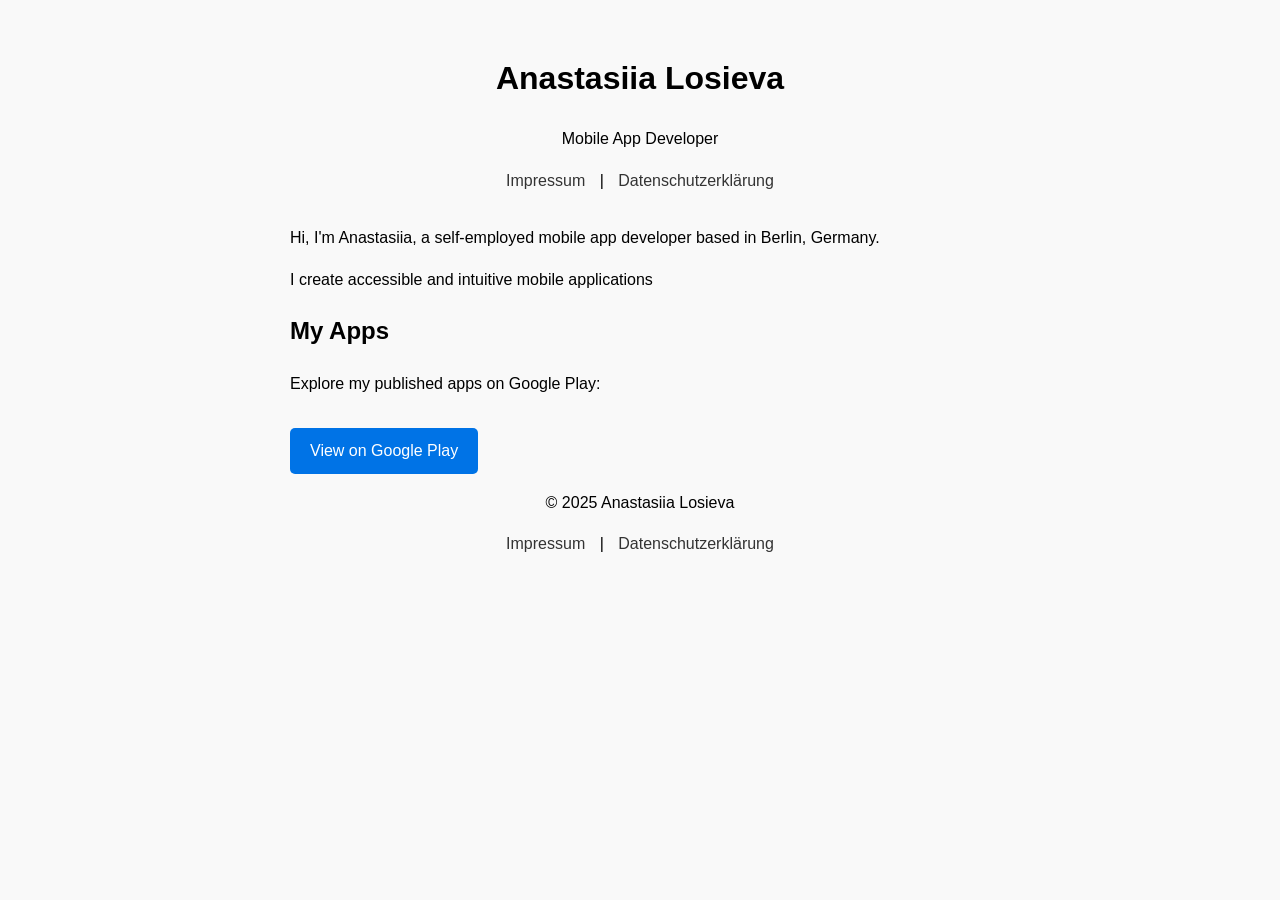
==== index.html @ 15e665b4 "mini website" ====
<!DOCTYPE html>
<html lang="en">
<head>
  <meta charset="UTF-8" />
  <meta name="viewport" content="width=device-width, initial-scale=1" />
  <title>Anastasiia Losieva – App Developer</title>
  <style>
    body {
      font-family: Arial, sans-serif;
      max-width: 700px;
      margin: 0 auto;
      padding: 2em;
      line-height: 1.6;
      background: #f9f9f9;
    }
    header, footer {
      text-align: center;
      margin-bottom: 2em;
    }
    nav a {
      margin: 0 10px;
      text-decoration: none;
      color: #333;
    }
    a.button {
      display: inline-block;
      margin-top: 1em;
      padding: 10px 20px;
      background-color: #0073e6;
      color: white;
      border-radius: 5px;
      text-decoration: none;
    }
  </style>
</head>
<body>
  <header>
    <h1>Anastasiia Losieva</h1>
    <p>Mobile App Developer</p>
    <nav>
      <a href="impressum.html">Impressum</a> |
      <a href="datenschutz.html">Datenschutzerklärung</a>
    </nav>
  </header>

  <main>
    <p>Hi, I'm Anastasiia, a self-employed mobile app developer based in Berlin, Germany.</p>
    <p>I create accessible and intuitive mobile applications</p>

    <h2>My Apps</h2>
    <p>Explore my published apps on Google Play:</p>
    <a class="button" href="https://play.google.com/store/apps/developer?id=Anastasiia+Losieva" target="_blank">View on Google Play</a>
  </main>

  <footer>
    <p>&copy; 2025 Anastasiia Losieva</p>
    <nav>
      <a href="impressum.html">Impressum</a> |
      <a href="datenschutz.html">Datenschutzerklärung</a>
    </nav>
  </footer>
</body>
</html>
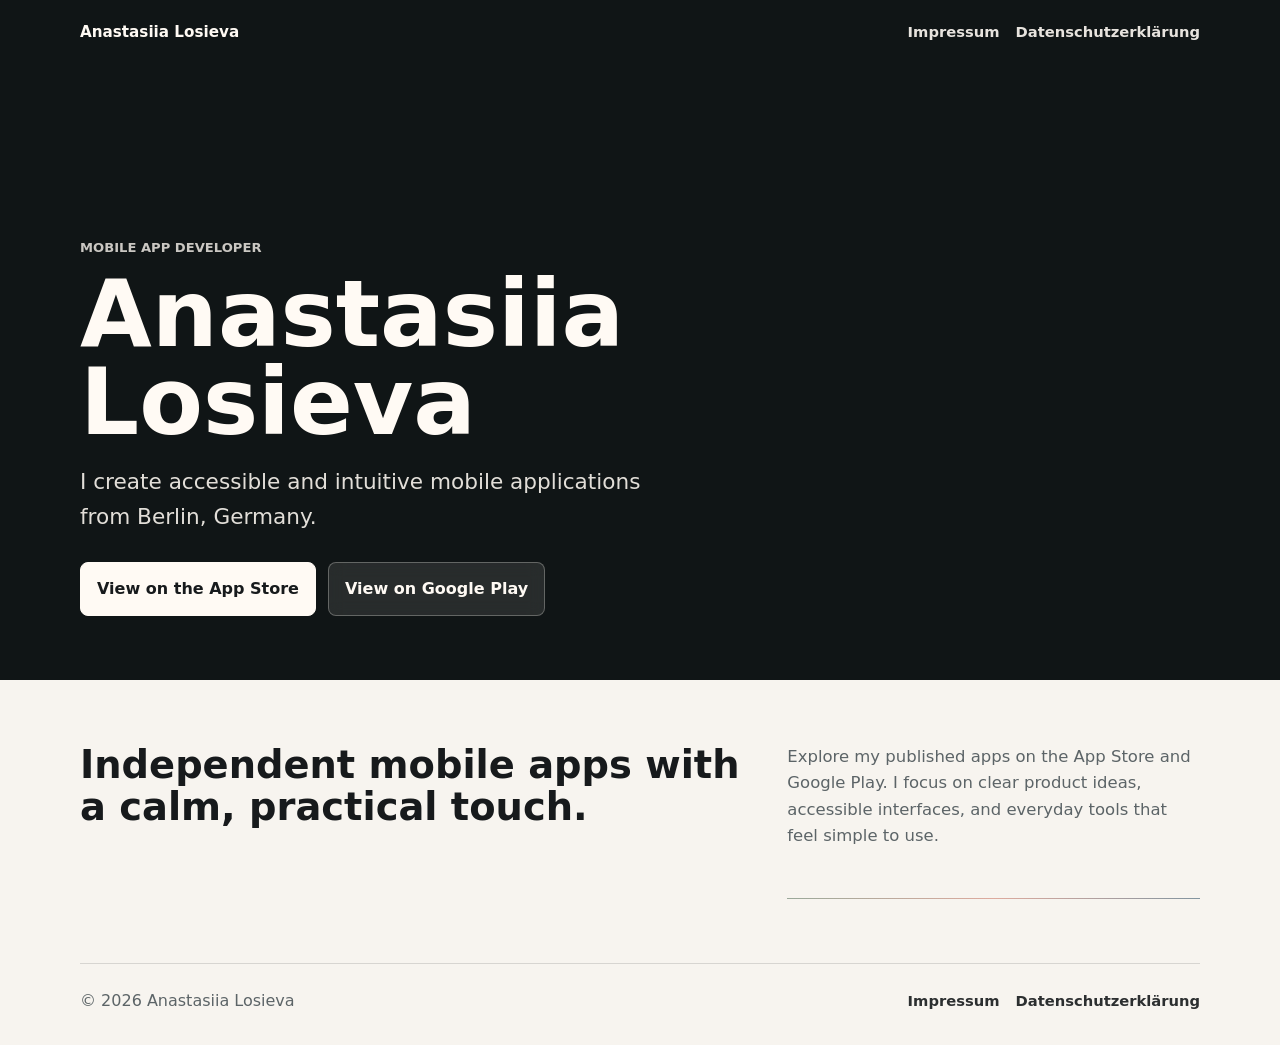
==== commit 3c391a34: "update" ====
--- a/index.html
+++ b/index.html
@@ -1,61 +1,321 @@
 <!DOCTYPE html>
 <html lang="en">
 <head>
-  <meta charset="UTF-8" />
-  <meta name="viewport" content="width=device-width, initial-scale=1" />
+  <meta charset="UTF-8">
+  <meta name="viewport" content="width=device-width, initial-scale=1">
   <title>Anastasiia Losieva – App Developer</title>
+  <link rel="preload" href="assets/homepage-hero.png" as="image">
   <style>
+    :root {
+      color-scheme: light;
+      --ink: #171a1c;
+      --muted: #5c6467;
+      --paper: #f7f4ef;
+      --line: rgba(23, 26, 28, 0.14);
+      --green: #4e6b54;
+      --coral: #c96f5d;
+      --blue: #24475f;
+      --white: #fffaf4;
+    }
+
+    * {
+      box-sizing: border-box;
+    }
+
     body {
-      font-family: Arial, sans-serif;
-      max-width: 700px;
+      margin: 0;
+      font-family: Inter, ui-sans-serif, system-ui, -apple-system, BlinkMacSystemFont, "Segoe UI", sans-serif;
+      line-height: 1.6;
+      color: var(--ink);
+      background: var(--paper);
+    }
+
+    a {
+      color: inherit;
+    }
+
+    .site-header {
+      position: absolute;
+      top: 0;
+      left: 0;
+      right: 0;
+      z-index: 2;
+      display: flex;
+      align-items: center;
+      justify-content: space-between;
+      gap: 1rem;
+      width: min(1120px, calc(100% - 2rem));
       margin: 0 auto;
-      padding: 2em;
-      line-height: 1.6;
-      background: #f9f9f9;
-    }
-    header, footer {
+      padding: 1.25rem 0;
+      color: var(--white);
+    }
+
+    .brand {
+      margin: 0;
+      font-size: 0.95rem;
+      font-weight: 700;
+    }
+
+    nav {
+      display: flex;
+      gap: 1rem;
+      align-items: center;
+      flex-wrap: wrap;
+      justify-content: flex-end;
+    }
+
+    nav a {
+      text-decoration: none;
+      font-size: 0.92rem;
+      font-weight: 650;
+      opacity: 0.9;
+      transition: opacity 160ms ease, transform 160ms ease;
+    }
+
+    nav a:hover {
+      opacity: 1;
+      transform: translateY(-1px);
+    }
+
+    .hero {
+      position: relative;
+      min-height: min(680px, 76vh);
+      overflow: hidden;
+      display: grid;
+      align-items: end;
+      background: #101516;
+      color: var(--white);
+      isolation: isolate;
+    }
+
+    .hero::before,
+    .hero::after {
+      content: "";
+      position: absolute;
+      inset: 0;
+    }
+
+    .hero::before {
+      z-index: -2;
+      background-image: url("assets/homepage-hero.png");
+      background-position: center;
+      background-size: cover;
+      transform: scale(1.02);
+      animation: hero-breathe 16s ease-in-out infinite alternate;
+    }
+
+    .hero::after {
+      z-index: -1;
+      background: linear-gradient(90deg, rgba(16, 21, 22, 0.74), rgba(16, 21, 22, 0.36) 48%, rgba(16, 21, 22, 0.08));
+    }
+
+    .hero-content {
+      width: min(1120px, calc(100% - 2rem));
+      margin: 0 auto;
+      padding: 8rem 0 4rem;
+    }
+
+    .eyebrow {
+      margin: 0 0 0.75rem;
+      color: rgba(255, 250, 244, 0.78);
+      font-size: 0.82rem;
+      font-weight: 800;
+      letter-spacing: 0;
+      text-transform: uppercase;
+    }
+
+    h1 {
+      max-width: 720px;
+      margin: 0;
+      font-size: clamp(2.6rem, 8vw, 5.8rem);
+      line-height: 0.95;
+      letter-spacing: 0;
+    }
+
+    .lead {
+      max-width: 580px;
+      margin: 1.2rem 0 0;
+      color: rgba(255, 250, 244, 0.88);
+      font-size: clamp(1.05rem, 2vw, 1.35rem);
+    }
+
+    .hero-actions {
+      display: flex;
+      flex-wrap: wrap;
+      gap: 0.75rem;
+      margin-top: 1.75rem;
+    }
+
+    .button {
+      display: inline-block;
+      min-width: 11.5rem;
+      padding: 0.82rem 1rem;
+      border: 1px solid rgba(255, 250, 244, 0.28);
+      border-radius: 8px;
+      color: var(--white);
+      text-decoration: none;
       text-align: center;
-      margin-bottom: 2em;
-    }
-    nav a {
-      margin: 0 10px;
-      text-decoration: none;
-      color: #333;
-    }
-    a.button {
-      display: inline-block;
-      margin-top: 1em;
-      padding: 10px 20px;
-      background-color: #0073e6;
-      color: white;
-      border-radius: 5px;
-      text-decoration: none;
+      font-weight: 760;
+      transition: transform 160ms ease, border-color 160ms ease, background 160ms ease;
+    }
+
+    .button:hover {
+      transform: translateY(-2px);
+    }
+
+    .button.primary {
+      background: var(--white);
+      color: var(--ink);
+      border-color: var(--white);
+    }
+
+    .button.secondary {
+      background: rgba(255, 250, 244, 0.1);
+      backdrop-filter: blur(8px);
+    }
+
+    .section {
+      width: min(1120px, calc(100% - 2rem));
+      margin: 0 auto;
+      padding: 4rem 0;
+    }
+
+    .intro {
+      display: grid;
+      grid-template-columns: minmax(0, 0.9fr) minmax(260px, 0.55fr);
+      gap: 2rem;
+      align-items: start;
+    }
+
+    .intro h2 {
+      margin: 0;
+      font-size: clamp(1.7rem, 3vw, 2.5rem);
+      line-height: 1.1;
+      letter-spacing: 0;
+    }
+
+    .intro p {
+      margin: 0;
+      color: var(--muted);
+      font-size: 1.03rem;
+    }
+
+    .accent-line {
+      width: 100%;
+      height: 1px;
+      margin-top: 3rem;
+      background: linear-gradient(90deg, var(--green), var(--coral), var(--blue));
+      opacity: 0.55;
+    }
+
+    footer {
+      width: min(1120px, calc(100% - 2rem));
+      margin: 0 auto;
+      padding: 1.5rem 0 2rem;
+      border-top: 1px solid var(--line);
+      color: var(--muted);
+      display: flex;
+      align-items: center;
+      justify-content: space-between;
+      gap: 1rem;
+      flex-wrap: wrap;
+    }
+
+    footer p {
+      margin: 0;
+    }
+
+    footer nav a {
+      color: var(--ink);
+    }
+
+    @keyframes hero-breathe {
+      from {
+        transform: scale(1.02);
+      }
+      to {
+        transform: scale(1.055);
+      }
+    }
+
+    @media (max-width: 720px) {
+      .site-header {
+        align-items: flex-start;
+        padding-top: 1rem;
+      }
+
+      nav {
+        gap: 0.75rem;
+      }
+
+      .hero {
+        min-height: 690px;
+      }
+
+      .hero::before {
+        background-position: 58% center;
+      }
+
+      .hero-content {
+        padding-bottom: 2rem;
+      }
+
+      .button {
+        width: 100%;
+      }
+
+      .intro {
+        grid-template-columns: 1fr;
+      }
+    }
+
+    @media (prefers-reduced-motion: reduce) {
+      *,
+      *::before,
+      *::after {
+        animation-duration: 1ms !important;
+        animation-iteration-count: 1 !important;
+        scroll-behavior: auto !important;
+        transition-duration: 1ms !important;
+      }
     }
   </style>
 </head>
 <body>
-  <header>
-    <h1>Anastasiia Losieva</h1>
-    <p>Mobile App Developer</p>
-    <nav>
-      <a href="impressum.html">Impressum</a> |
+  <header class="site-header">
+    <p class="brand">Anastasiia Losieva</p>
+    <nav aria-label="Primary">
+      <a href="impressum.html">Impressum</a>
       <a href="datenschutz.html">Datenschutzerklärung</a>
     </nav>
   </header>
 
   <main>
-    <p>Hi, I'm Anastasiia, a self-employed mobile app developer based in Berlin, Germany.</p>
-    <p>I create accessible and intuitive mobile applications</p>
-
-    <h2>My Apps</h2>
-    <p>Explore my published apps on Google Play:</p>
-    <a class="button" href="https://play.google.com/store/apps/developer?id=Anastasiia+Losieva" target="_blank">View on Google Play</a>
+    <section class="hero" aria-labelledby="hero-title">
+      <div class="hero-content">
+        <p class="eyebrow">Mobile App Developer</p>
+        <h1 id="hero-title">Anastasiia Losieva</h1>
+        <p class="lead">I create accessible and intuitive mobile applications from Berlin, Germany.</p>
+        <div class="hero-actions" role="group" aria-label="App store profiles">
+          <a class="button primary" href="https://apps.apple.com/de/developer/anastasiia-losieva/id1789426317?l=en-GB" target="_blank" rel="noopener noreferrer">View on the App Store</a>
+          <a class="button secondary" href="https://play.google.com/store/apps/developer?id=Anastasiia+Losieva" target="_blank" rel="noopener noreferrer">View on Google Play</a>
+        </div>
+      </div>
+    </section>
+
+    <section class="section intro" aria-labelledby="apps-title">
+      <h2 id="apps-title">Independent mobile apps with a calm, practical touch.</h2>
+      <div>
+        <p>Explore my published apps on the App Store and Google Play. I focus on clear product ideas, accessible interfaces, and everyday tools that feel simple to use.</p>
+        <div class="accent-line" aria-hidden="true"></div>
+      </div>
+    </section>
   </main>
 
   <footer>
-    <p>&copy; 2025 Anastasiia Losieva</p>
-    <nav>
-      <a href="impressum.html">Impressum</a> |
+    <p>&copy; 2026 Anastasiia Losieva</p>
+    <nav aria-label="Footer">
+      <a href="impressum.html">Impressum</a>
       <a href="datenschutz.html">Datenschutzerklärung</a>
     </nav>
   </footer>
